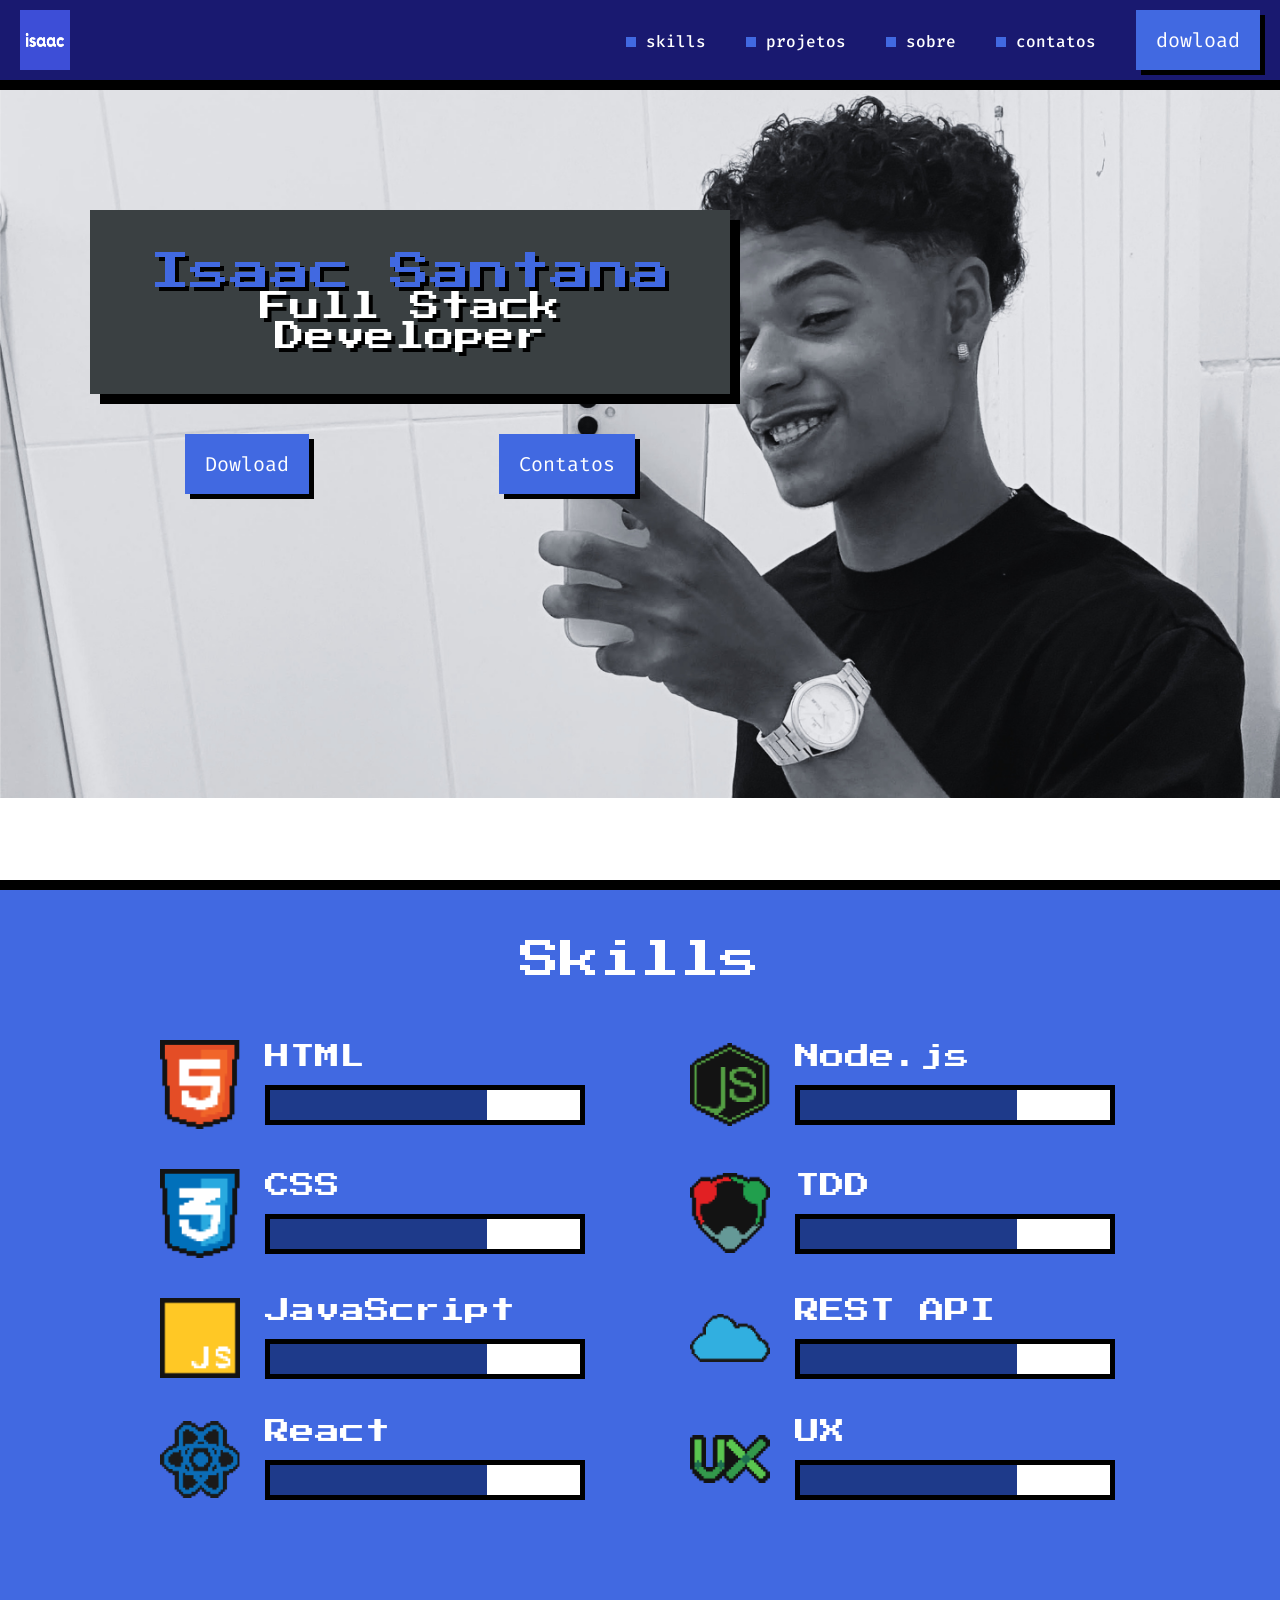
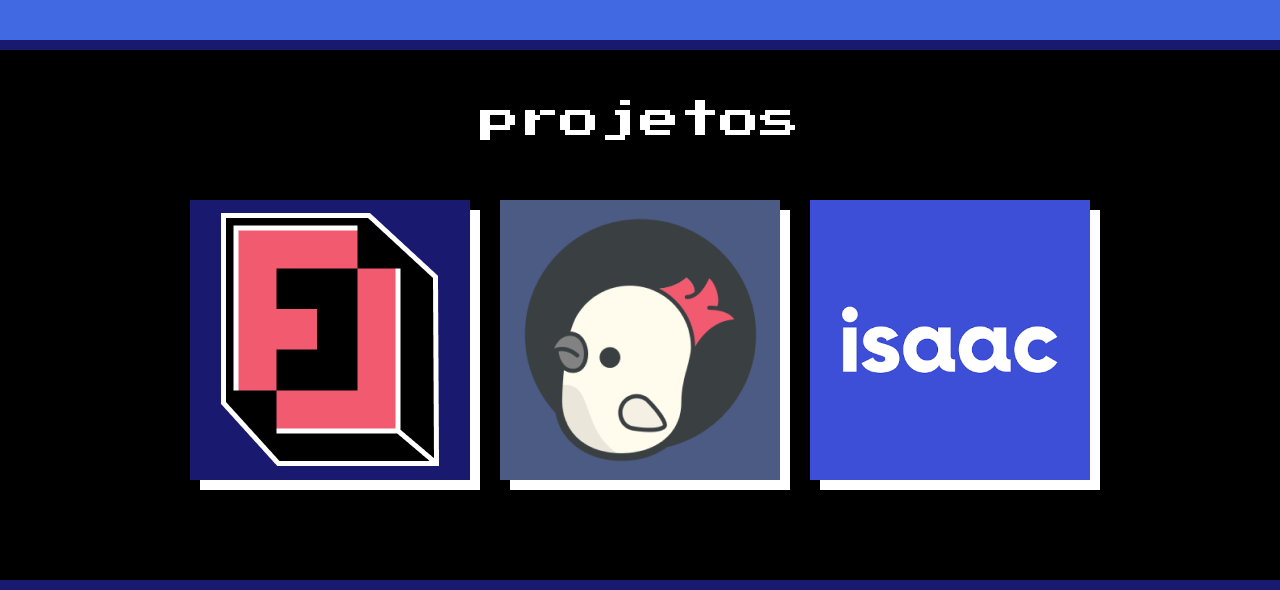
==== index.html @ 3ec7a175 "create the wrapper-card componet" ====
<!DOCTYPE html>
<html lang="pt-BR">
<head>
    <meta charset="UTF-8">
    <title>Isaac santana</title>
<link rel="stylesheet" href="css/reset.css">
<link rel="stylesheet" href="css/index.css">
<link rel="preconnect" href="https://fonts.gstatic.com" crossorigin>
<link href="https://fonts.googleapis.com/css2?family=Fira+Code:wght@300;500&family=Press+Start+2P&display=swap" rel="stylesheet">
<link rel="stylesheet" href="https://cdnjs.cloudflare.com/ajax/libs/font-awesome/6.4.0/css/all.min.css" integrity="sha512-iecdLmaskl7CVkqkXNQ/ZmH+zGtG+Nv9eZe1G1s9eStHfGJvOvKxVfELGroGkvsg+p" crossorigin="anonymous" referrerpolicy="no-referrer" />
<link rel="stylesheet" href="css/components/main-title.css">
<link rel="stylesheet" href="css/components/subtitle.css">
<link rel="stylesheet" href="css/components/box.css">
<link rel="stylesheet" href="css/components/button.css">
<link rel="stylesheet" href="css/components/action.css">
<link rel="stylesheet" href="css/components/header.css">
<link rel="stylesheet" href="css/components/banner.css">
<link rel="stylesheet" href="css/components/section.css">
<link rel="stylesheet" href="css/components/skill-tec.css">
<link rel="stylesheet" href="css/components/progress-bar.css">
<link rel="stylesheet" href="css/components/wrapper-skill.css">
<link rel="stylesheet" href="css/components/card-project.css">
<link rel="stylesheet" href="css/components/wrapper-card.css">   
</head>
<body>
    <header class="header">
    <img src="assets/img/images.png" alt="logo do isaac" width="50">
    <nav>
       <a class="action" href="" langue="en" >skills</a>
       <a class="action" href="" >projetos</a>
       <a class="action" href="" >sobre</a>
       <a class="action" href="" >contatos</a>
       <a class="button" href="" langue="en">dowload</a>
    </nav>
</header>

<section class="banner">
    <div class="wrapper">
        <div class="box">
            <h1 class="main-title">Isaac Santana</h1> 
            <h2 class="subtitle">Full Stack Developer</h2>
        </div>
        <div class="navigation">
            <a class="button" href="" langue="en">Dowload</a>
            <a class="button" href="">Contatos</a>
        </div>
    </div>
</section>

<section class="section">
    <h2 class="main-title -second">Skills</h2>
    
   
    <div class="wrapper-skill">
            <article class="skill-tec">
                    <img class="icon" src="img/ico_html5.png" alt="logo do HTML 5 em pixel art">
                    <div class="right"> 
                <h3 class="title">HTML</h3>
                <progress class="progress-bar" max="100" value="70">70%
                </progress>
                </div>
                </article>
            <article class="skill-tec">
                    <img class="icon" src="img/ico_nodejs.png" alt="logo do Node.js em pixel art">
                    <div class="right"> 
                <h3 class="title">Node.js</h3>
                <progress class="progress-bar" max="100" value="70">70%
                </progress>
                </div>
                </article>
            <article class="skill-tec">
                    <img class="icon" src="img/ico_css3.png" alt="logo do CSS 3 em pixel art">
                    <div class="right"> 
                <h3 class="title">CSS</h3>
                <progress class="progress-bar" max="100" value="70">70%
                </progress>
                </div>
                </article>
            <article class="skill-tec">
                    <img class="icon" src="img/ico_tdd.png" alt="logo do tdd em pixel art">
                    <div class="right"> 
                <h3 class="title">TDD</h3>
                <progress class="progress-bar" max="100" value="70">70%
                </progress>
                </div>
                </article>
            <article class="skill-tec">
                    <img class="icon" src="img/ico_js.png" alt="logo do JavaScript em pixel art">
                    <div class="right"> 
                <h3 class="title">JavaScript</h3>
                <progress class="progress-bar" max="100" value="70">70%
                </progress>
                </div>
                </article>
            <article class="skill-tec">
                    <img class="icon" src="img/ico_restapi.png" alt="logo do REST API em pixel art">
                    <div class="right"> 
                <h3 class="title">REST API</h3>
                <progress class="progress-bar" max="100" value="70">70%
                </progress>
                </div>
                </article>
            <article class="skill-tec">
                    <img class="icon" src="img/ico_react.png" alt="logo do React em pixel art">
                    <div class="right"> 
                <h3 class="title">React</h3>
                <progress class="progress-bar" max="100" value="70">70%
                </progress>
                </div>
                </article>
            <article class="skill-tec">
                    <img class="icon" src="img/ico_ux.png" alt="logo do UX em pixel art">
                    <div class="right"> 
                <h3 class="title">UX</h3>
                <progress class="progress-bar" max="100" value="70">70%
                </progress>
                </div>
                </article>
         </div>
    </section>

    <section class="section -bgblack -bdFirst">
        <h2 class="main-title -second">projetos</h2>

        <div class="wrapper-card">
            <figure class="card-project">
                <img class="logo"src="img/firedlabs.png" alt="logo da Firedlabs"> 

            </figure>
            <figure class="card-project -blue">
                <img class="logo"src="img/collabcode.png" alt="logo da collabcode"> 

            </figure>
            <figure class="card-project">
                <img class="logo"src="img/logoisaac.png" alt="logo do isaac" width="280" > 

            </figure>
        </div>
    </section>
</body> 
</html>
---- css/components/main-title.css ----
.main-title{ 
      font-family: 'Press Start 2P' , sans-serif;
      font-size: 40px;
      color: royalblue;
      text-shadow: 4px 4px 0 black;   
       
}

.main-title.-second {
    text-align:center;
    color: #fff;
    text-shadow: none;   
     
}
---- css/components/subtitle.css ----
.subtitle {
    font-size: 30px; 
    font-family: 'Press Start 2P', sans-serif;
    text-shadow: 4px 4px 0px black;
    color: #fff;

}
---- css/components/box.css ----
.box {
    display: inline-block;
    background-color: #3a4042;
    box-shadow: 10px 10px  0px #000;
    text-align: center;
    padding: 42px 44px ;
   
}

.box .title{
    margin-bottom: 28px;

}
---- css/components/button.css ----
.button {
   display: inline-block;
   background-color:royalblue;
   height: 60px;
   line-height: 60px;
   padding-left: 20px;
   padding-right: 20px;
   box-shadow: 5px 5px 0 black;
   margin-right: 0px;
   transition: transform 100ms linear, opacity 200ms ease-in-out;
   font-size: 20px;
   color:#fff;
   text-decoration: none;
}
.button:hover {
   transform: scale(1.08);
   opacity: 0.6;
}
---- css/components/action.css ----
.action::before {
   content: "";
   background-color: royalblue;
   width: 10px;
   height: 10px;
   margin-right: 10px; 
}


   
.action {
   display: inline-flex;
   align-items: center;
   color: #fff;
   font-size: 20 px;
   font-family: "Fira Code", Arial, Helvetica, sans-serif;
   font-weight: 500;
   text-decoration: none;
   margin-right: 30px;
}
---- css/components/header.css ----
.header {
   display: flex;
   justify-content: space-between;
   background-color:midnightblue;
   border-bottom: 10px solid #000;
  padding: 10px 20px;
}
---- css/components/banner.css ----
.banner {
    box-sizing:border-box;
    background-image: url(../../assets/img/1.png);
    background-repeat: no-repeat;
    background-size: 100%;
    height: 800px;
    border-bottom: 10px solid #000;
    padding-top: 120px;
    padding-left: 90px;
    
}


.banner .wrapper {
   display: flex;
    flex-direction: column;
    width: 640px;
    
}

.banner .box {
    margin-bottom: 40px;
  



}

.banner .navigation {
display: flex;
    justify-content: space-around; }
---- css/components/section.css ----
.section {
background-color:royalblue;
padding-top: 50px;
padding-bottom: 100px;
border-bottom: 10px solid midnightblue;
}
.section .main-title { 
    margin-bottom: 60px
}

.section.-bgblack {
    background-color: black;
}

.section.-bdFirst {
    border-color: midnightblue;
}
---- css/components/skill-tec.css ----
.skill-tec {
    display: flex;
    align-items: center;
    font-family: 'press start 2p', sans-serif;
    font-size: 25px;
    color: #fff;
    
}

.skill-tec .icon { 
    margin-right: 25px;
    width: 80px;
}

.skill-tec .right {
    display: flex;
    flex-direction: column;
    justify-content:space-around;
}

.skill-tec .title {
    margin-bottom: 16px;
}
---- css/components/progress-bar.css ----
.progress-bar {
    box-sizing: border-box;
    height: 40px;
    border: 5px solid #000;
    box-sizing: border-box;
  
}

.progress-bar::-webkit-progress-bar {
    background: #fff;
}

.progress-bar::-webkit-progress-value {
    background-color: #1E3A8A;
}

.progress-bar::-moz-progress-bar {
    background-color: #1E3A8A;
}
---- css/components/wrapper-skill.css ----
.wrapper-skill {
    display: flex;
    flex-wrap: wrap;
    max-width: 960px;
    margin-left: auto;
    margin-right: auto;
}

.wrapper-skill .skill-tec {
    width: 430px;
    margin-bottom: 40px;
}

.wrapper-skill .skill-tec:nth-child(odd) {
   margin-right: 100px;
}

.wrapper-skill .progress-bar {
    width: 320px;
}
---- css/components/card-project.css ----
.card-project { 
    display: flex;
    justify-content: center;    
    align-items: center;
    background-color: midnightblue;
    width: 280px;
    height: 280px;
    box-shadow: 10px 10px 0px #fff;
}

.card-project.-blue { 
    background-color: #4c5b84;
}
---- css/components/wrapper-card.css ----
.wrapper-card {
    display:flex;
    justify-content: center;
    gap: 30px;
}
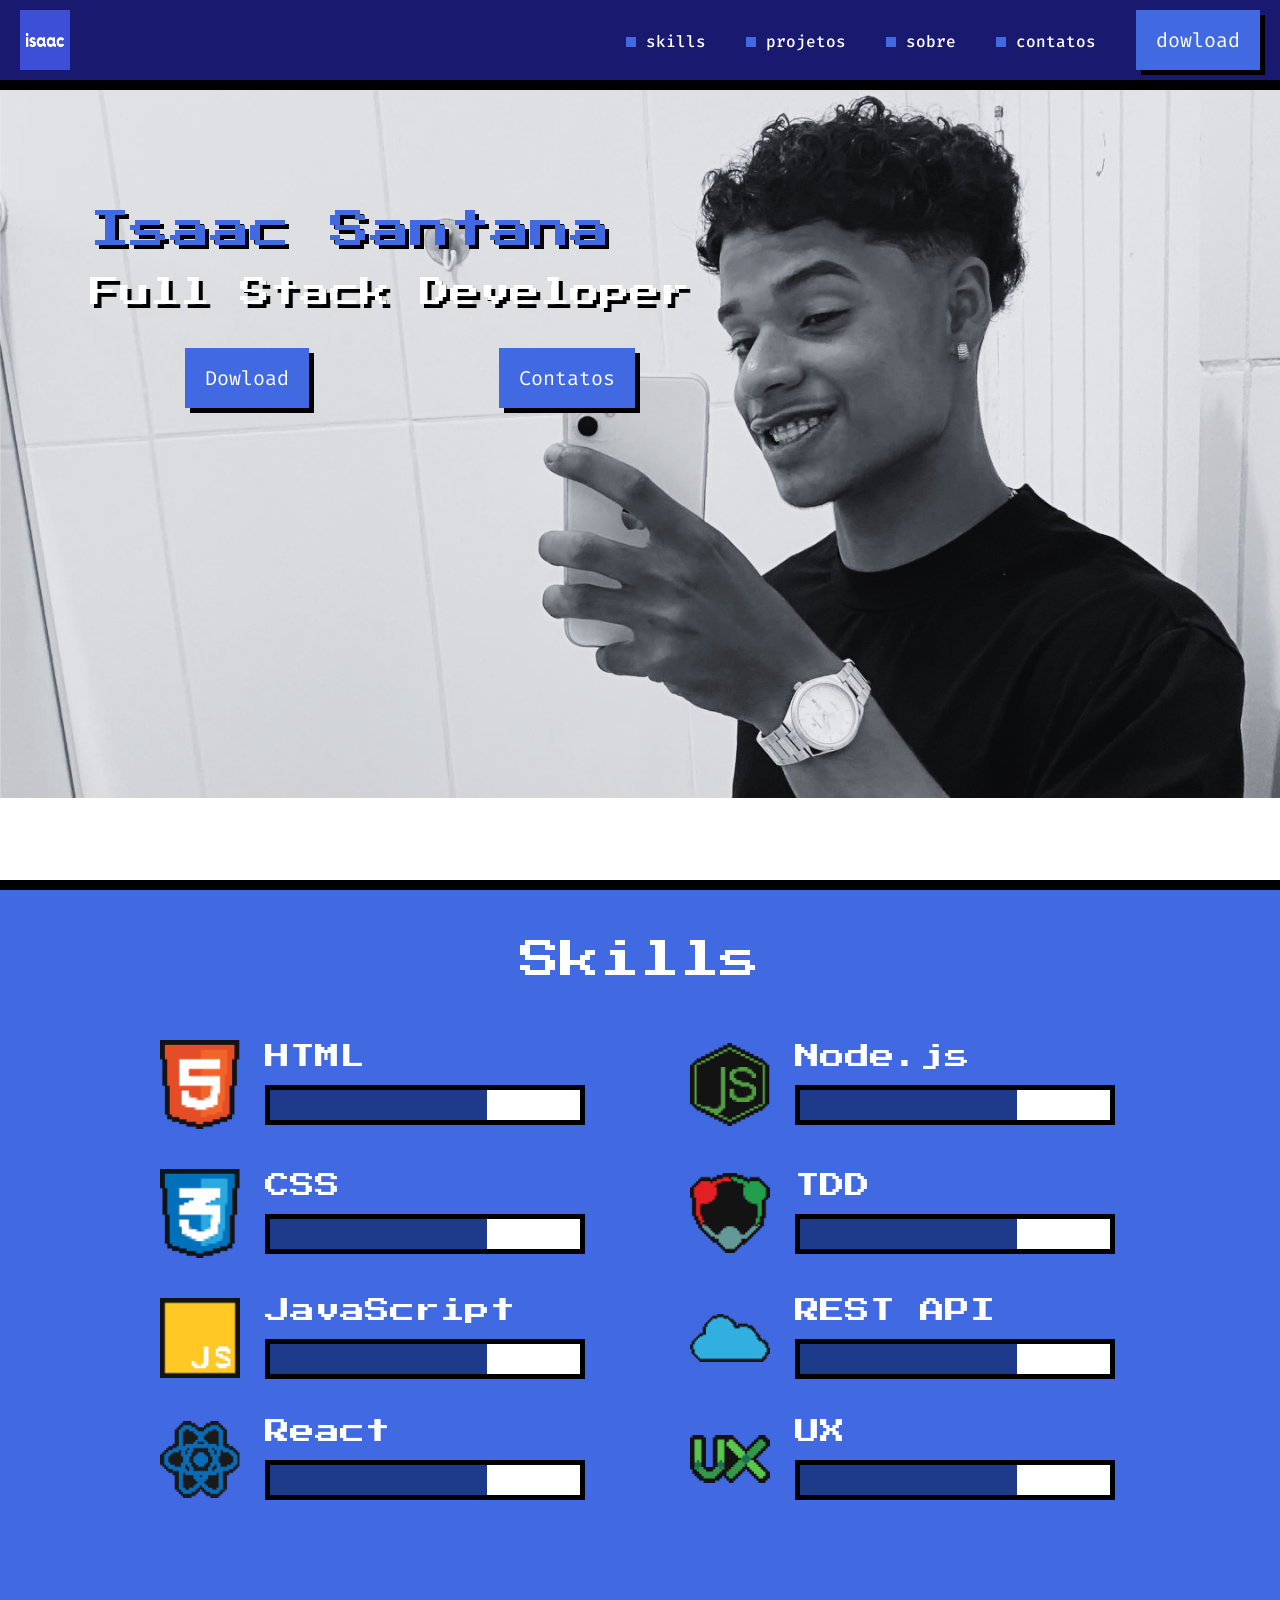
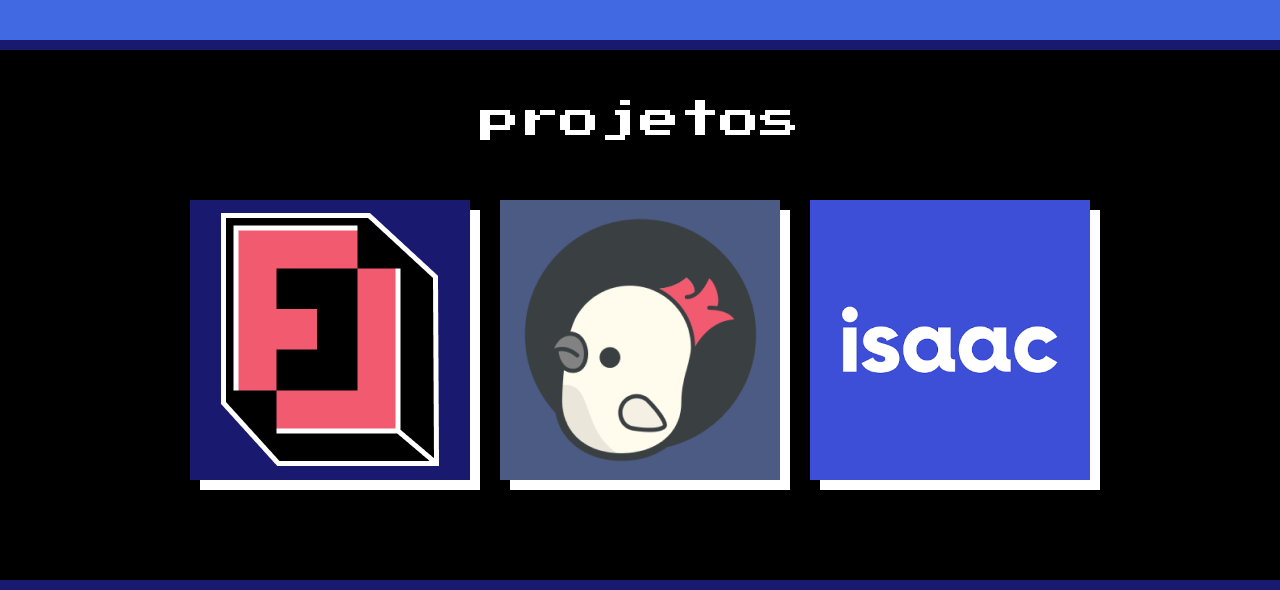
==== commit 3c819353: "main-box" ====
--- a/index.html
+++ b/index.html
@@ -10,11 +10,11 @@
 <link rel="stylesheet" href="https://cdnjs.cloudflare.com/ajax/libs/font-awesome/6.4.0/css/all.min.css" integrity="sha512-iecdLmaskl7CVkqkXNQ/ZmH+zGtG+Nv9eZe1G1s9eStHfGJvOvKxVfELGroGkvsg+p" crossorigin="anonymous" referrerpolicy="no-referrer" />
 <link rel="stylesheet" href="css/components/main-title.css">
 <link rel="stylesheet" href="css/components/subtitle.css">
-<link rel="stylesheet" href="css/components/box.css">
+<link rel="stylesheet" href="css/components/main-box.css">
 <link rel="stylesheet" href="css/components/button.css">
-<link rel="stylesheet" href="css/components/action.css">
+<link rel="stylesheet" href="css/components/main-action.css">
 <link rel="stylesheet" href="css/components/header.css">
-<link rel="stylesheet" href="css/components/banner.css">
+<link rel="stylesheet" href="css/components/main-banner.css">
 <link rel="stylesheet" href="css/components/section.css">
 <link rel="stylesheet" href="css/components/skill-tec.css">
 <link rel="stylesheet" href="css/components/progress-bar.css">
@@ -26,17 +26,17 @@
     <header class="header">
     <img src="assets/img/images.png" alt="logo do isaac" width="50">
     <nav>
-       <a class="action" href="" langue="en" >skills</a>
-       <a class="action" href="" >projetos</a>
-       <a class="action" href="" >sobre</a>
-       <a class="action" href="" >contatos</a>
+       <a class="main-action" href="" langue="en" >skills</a>
+       <a class="main-action" href="" >projetos</a>
+       <a class="main-action" href="" >sobre</a>
+       <a class="main-action" href="" >contatos</a>
        <a class="button" href="" langue="en">dowload</a>
     </nav>
 </header>
 
-<section class="banner">
+<section class="main-banner">
     <div class="wrapper">
-        <div class="box">
+        <div class="main-box">
             <h1 class="main-title">Isaac Santana</h1> 
             <h2 class="subtitle">Full Stack Developer</h2>
         </div>
@@ -123,18 +123,22 @@
         <h2 class="main-title -second">projetos</h2>
 
         <div class="wrapper-card">
-            <figure class="card-project">
-                <img class="logo"src="img/firedlabs.png" alt="logo da Firedlabs"> 
+            <a href="https://www.firedlabs.com " target="_blank">
+                <figure class="card-project">
+                    <img class="logo"src="img/firedlabs.png" alt="logo da Firedlabs"> 
+               </figure>
+            </a>
 
-            </figure>
-            <figure class="card-project -blue">
-                <img class="logo"src="img/collabcode.png" alt="logo da collabcode"> 
-
-            </figure>
-            <figure class="card-project">
-                <img class="logo"src="img/logoisaac.png" alt="logo do isaac" width="280" > 
-
-            </figure>
+            <a href="https://www.collabcode.com.br" target="_blank">
+                <figure class="card-project -blue">
+                    <img class="logo"src="img/collabcode.png" alt="logo da collabcode"> 
+               </figure>
+            </a>
+            <a href="https://www..com" target="_blank">
+                <figure class="card-project">
+                    <img class="logo"src="img/logoisaac.png" alt="logo do isaac" width="280" > 
+                </figure>
+            </a>
         </div>
     </section>
 </body> 
--- a/css/components/main-box.css
+++ b/css/components/main-box.css
@@ -0,0 +1,13 @@
+main.box {
+    display: inline-block;
+    background-color: #3a4042;
+    box-shadow: 10px 10px  0px #000;
+    text-align: center;
+    padding: 42px 44px ;
+   
+}
+
+.main-box .main-title{
+    margin-bottom: 28px;
+
+}
--- a/css/components/main-action.css
+++ b/css/components/main-action.css
@@ -0,0 +1,20 @@
+.main-action::before {
+   content: "";
+   background-color: royalblue;
+   width: 10px;
+   height: 10px;
+   margin-right: 10px; 
+}
+
+
+   
+.main-action {
+   display: inline-flex;
+   align-items: center;
+   color: #fff;
+   font-size: 20 px;
+   font-family: "Fira Code", Arial, Helvetica, sans-serif;
+   font-weight: 500;
+   text-decoration: none;
+   margin-right: 30px;
+}      
--- a/css/components/main-banner.css
+++ b/css/components/main-banner.css
@@ -0,0 +1,31 @@
+.main-banner {
+    box-sizing:border-box;
+    background-image: url(../../assets/img/1.png);
+    background-repeat: no-repeat;
+    background-size: 100%;
+    height: 800px;
+    border-bottom: 10px solid #000;
+    padding-top: 120px;
+    padding-left: 90px;
+    
+}
+
+
+.main-banner .wrapper {
+   display: flex;
+    flex-direction: column;
+    width: 640px;
+    
+}
+
+.main-banner .main-box {
+    margin-bottom: 40px;
+  
+
+
+
+}
+
+.main-banner .navigation {
+display: flex;
+    justify-content: space-around; }
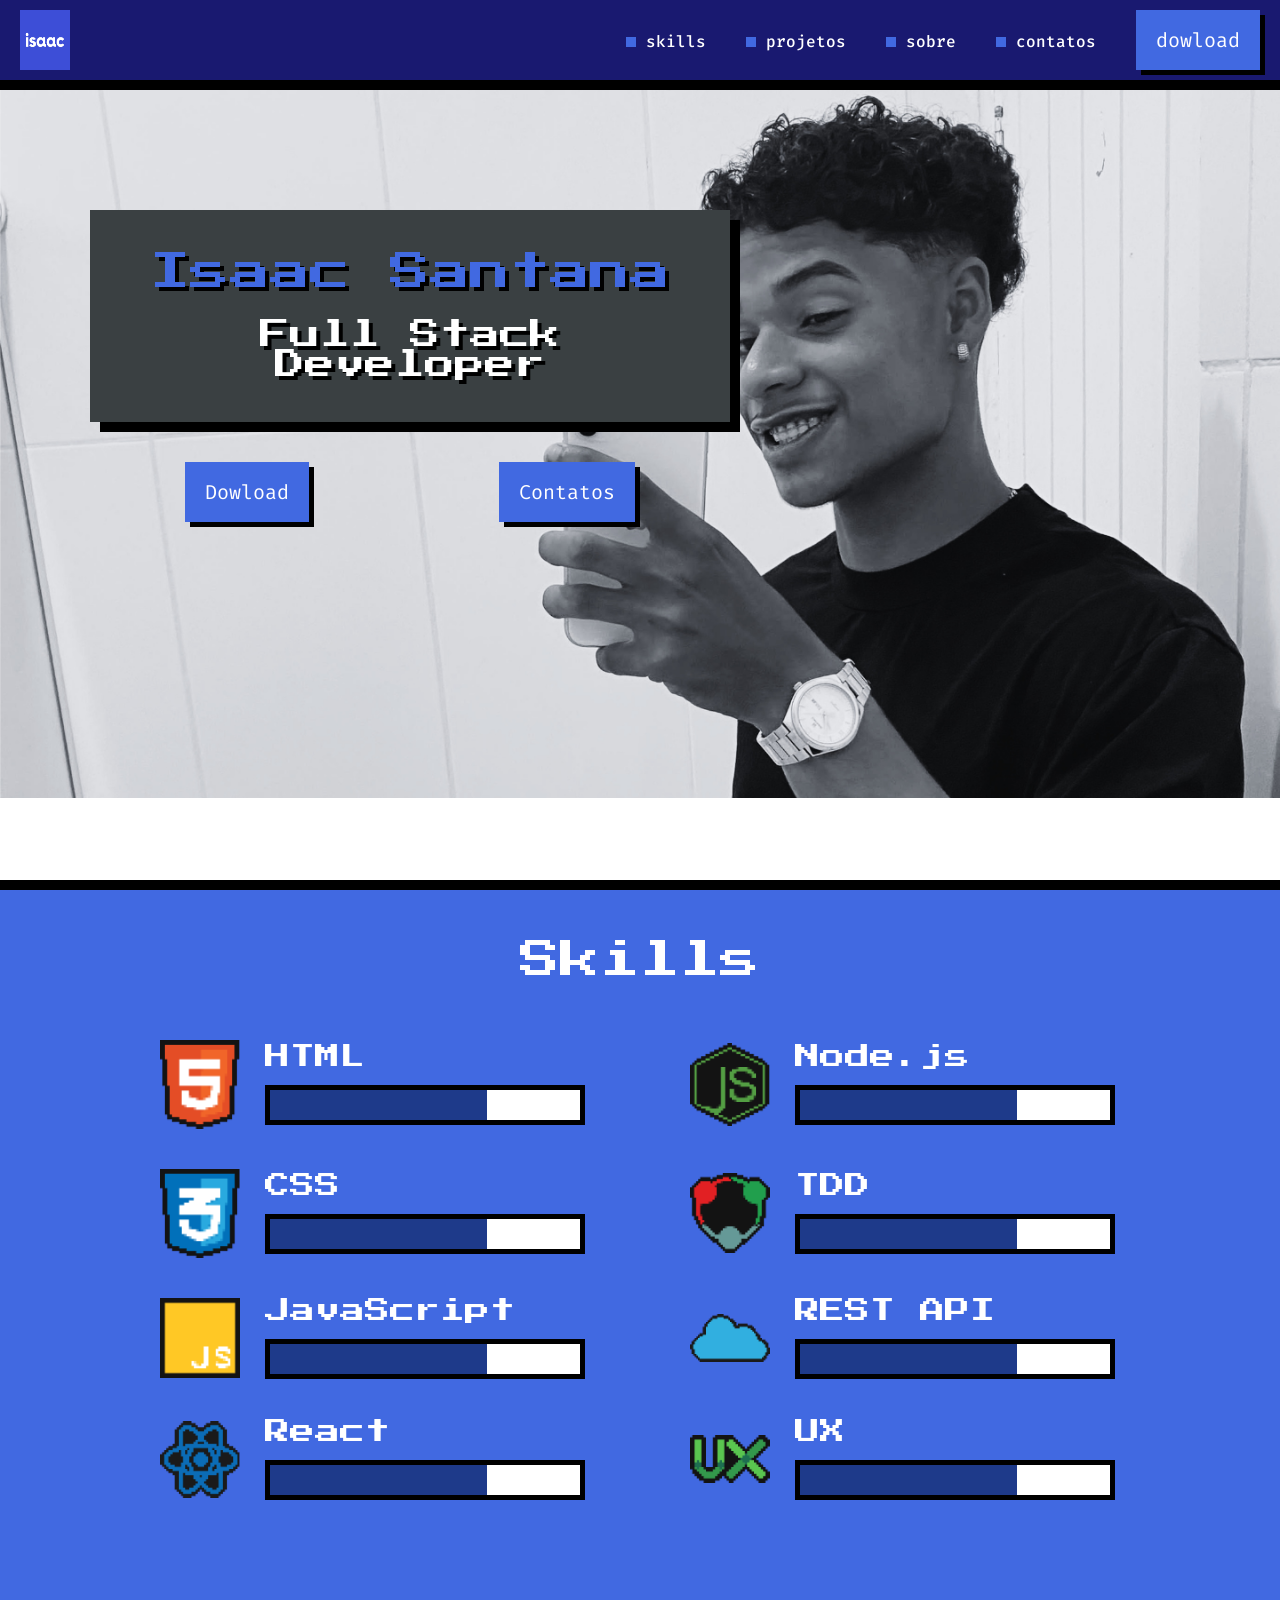
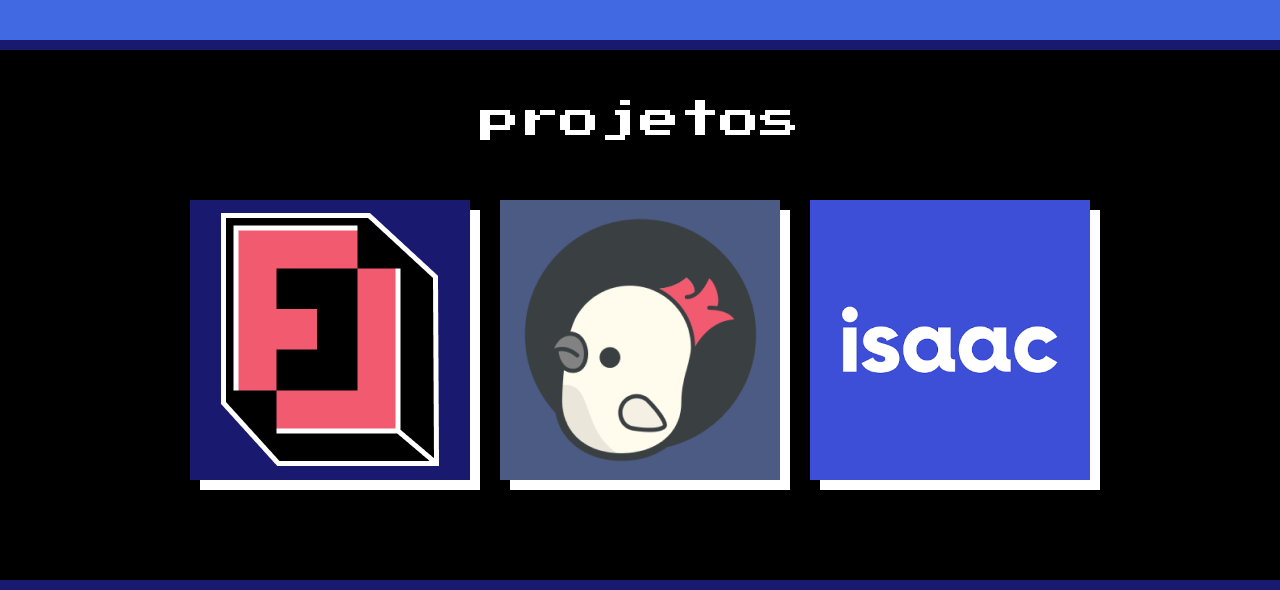
==== commit f8eadbd8: "main-button" ====
--- a/index.html
+++ b/index.html
@@ -11,7 +11,7 @@
 <link rel="stylesheet" href="css/components/main-title.css">
 <link rel="stylesheet" href="css/components/subtitle.css">
 <link rel="stylesheet" href="css/components/main-box.css">
-<link rel="stylesheet" href="css/components/button.css">
+<link rel="stylesheet" href="css/components/main-button.css">
 <link rel="stylesheet" href="css/components/main-action.css">
 <link rel="stylesheet" href="css/components/header.css">
 <link rel="stylesheet" href="css/components/main-banner.css">
@@ -30,7 +30,7 @@
        <a class="main-action" href="" >projetos</a>
        <a class="main-action" href="" >sobre</a>
        <a class="main-action" href="" >contatos</a>
-       <a class="button" href="" langue="en">dowload</a>
+       <a class="main-button" href="" langue="en">dowload</a>
     </nav>
 </header>
 
@@ -41,8 +41,8 @@
             <h2 class="subtitle">Full Stack Developer</h2>
         </div>
         <div class="navigation">
-            <a class="button" href="" langue="en">Dowload</a>
-            <a class="button" href="">Contatos</a>
+            <a class="main-button" href="" langue="en">Dowload</a>
+            <a class="main-button" href="">Contatos</a>
         </div>
     </div>
 </section>
--- a/css/components/main-box.css
+++ b/css/components/main-box.css
@@ -1,7 +1,7 @@
-main.box {
+.main-box {
     display: inline-block;
     background-color: #3a4042;
-    box-shadow: 10px 10px  0px #000;
+    box-shadow: 10px 10px 0px #000;
     text-align: center;
     padding: 42px 44px ;
    
--- a/css/components/main-button.css
+++ b/css/components/main-button.css
@@ -0,0 +1,19 @@
+
+.main-button {
+   display: inline-block;
+   background-color:royalblue;
+   height: 60px;
+   line-height: 60px;
+   padding-left: 20px;
+   padding-right: 20px;
+   box-shadow: 5px 5px 0 black;
+   margin-right: 0px;
+   transition: transform 100ms linear, opacity 200ms ease-in-out;
+   font-size: 20px;
+   color:#fff;
+   text-decoration: none;
+}
+.main-button:hover {
+   transform: scale(1.08);
+   opacity: 0.6;
+}
